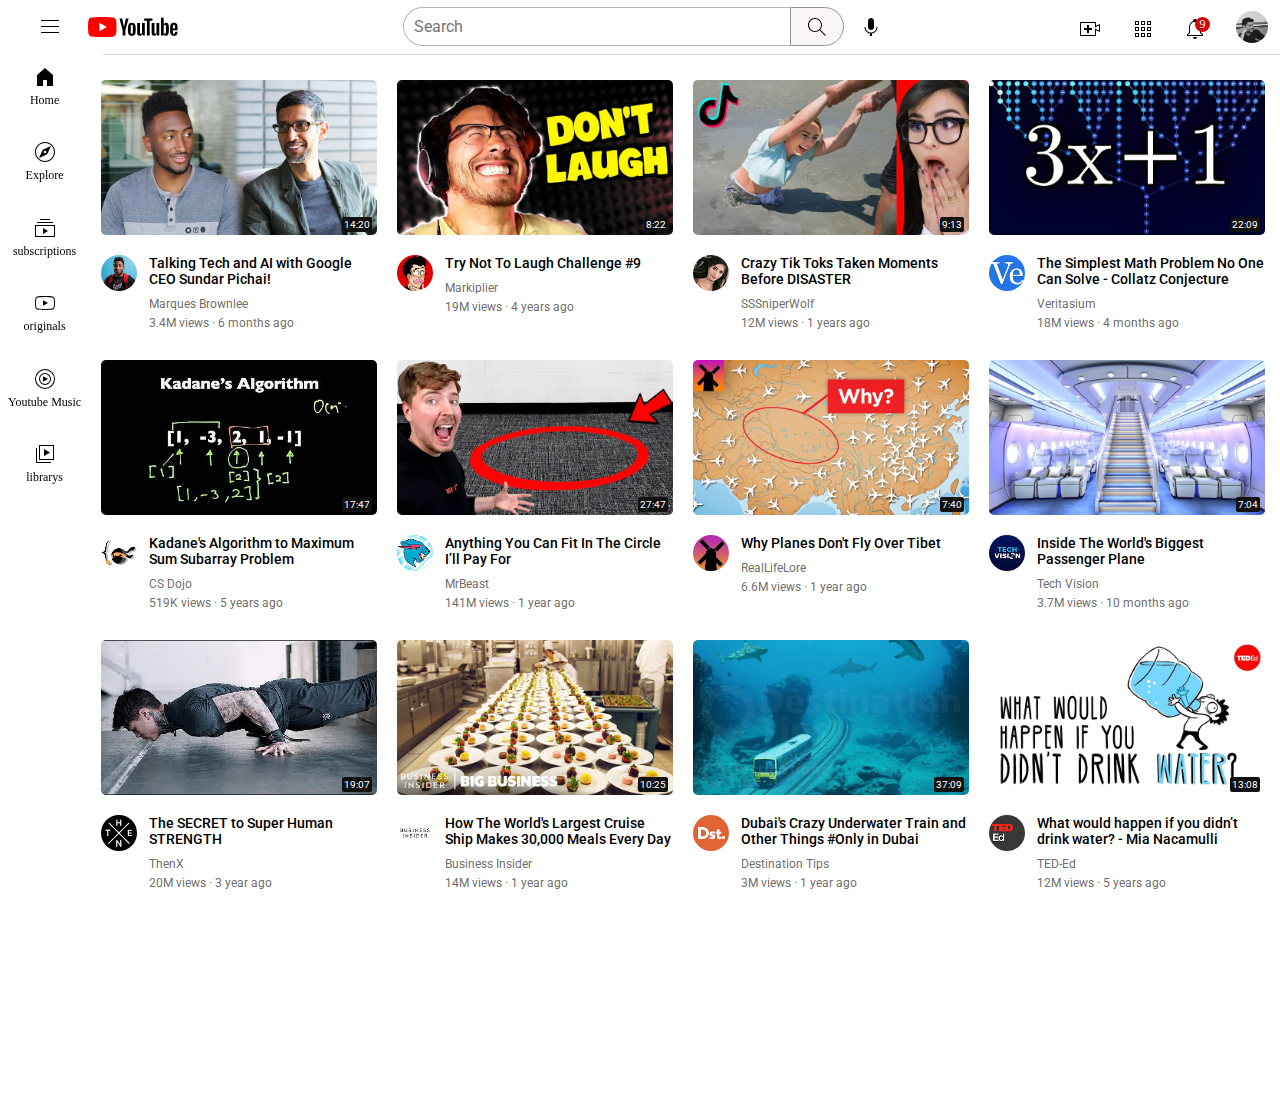
==== youtube.html @ c20e02f2 "Initial commit" ====
<!DOCTYPE html>
<html lang="en">
<head>
    <meta charset="UTF-8">
    <meta http-equiv="X-UA-Compatible" content="IE=edge">
    <meta name="viewport" content="width=device-width, initial-scale=1.0">
    <title>Youtube</title>
    <link rel="preconnect" href="https://fonts.googleapis.com">
    <link rel="preconnect" href="https://fonts.gstatic.com" crossorigin>
    <link href="https://fonts.googleapis.com/css2?family=Roboto:wght@400;500;700&display=swap" rel="stylesheet">
    <link rel="stylesheet" href="stylesheet/video_view.css">
    <link rel="stylesheet" href="stylesheet/navbar.css">
    <link rel="stylesheet" href="stylesheet/sidebar.css">
    <style>
        .main_body{
            display: grid;
            grid-template-columns: 78px 1fr;
        }
    </style>
</head>
<body>
    <div class="navbar">
        <div class="left_section">
            <img class="menu" src="icons/hamburger-menu.svg">
            <img class="ytlogo" src="icons/youtube-logo.svg" >
        </div>
        <div class="middle_section">
            <div class="search_box_div">
                <input class="search_box" type="text" placeholder="Search">
            </div>
            <div class="search_logo_div">
                <img class="search_logo" src="icons/search.svg">
            </div>
            <img class="voice_search_logo" src="icons/voice-search-icon.svg">        
        </div>
        <div class="right_section">
            <img class="upload" src="icons/upload.svg">
            <img class="yt_apps" src="icons/youtube-apps.svg">
            <img class="notifications" src="icons/notifications.svg">
            <div class="notification_counter">9</div>
            <img class="my_profile" src="icons/my_profile.jpeg">
        </div>
    </div>

    <div class="main_body">
        <div class="sidebar">

            <div class="icon_and_label">
                <img class="icon" src="icons/home.svg">
                <div class="icon_label">Home</div>
            </div>
            <div class="icon_and_label">
                <img class="icon" src="icons/explore.svg">
                <div class="icon_label">Explore</div>
            </div>
            <div class="icon_and_label">
                <img class="icon" src="icons/subscriptions.svg">
                <div class="icon_label">subscriptions</div>               
            </div>
            <div class="icon_and_label">
                <img class="icon" src="icons/originals.svg">
                <div class="icon_label">originals</div>  
            </div>
            <div class="icon_and_label">
                <img class="icon" src="icons/youtube-music.svg">
                <div class="icon_label">Youtube Music</div>
            </div>
            <div class="icon_and_label">
                <img class="icon" src="icons/library.svg">
                <div class="icon_label">librarys</div>
            </div>

        </div>

        <div class="video_view">

            <div class="container">
                <div class="thumbnail">
                    <img class="thumbnail" src="thumbnails/thumbnail-1.webp">
                    <div class="video_length">14:20</div>
                </div>
                <div class="video_detail">
                    <div class="author_img">
                        <img class="author_img" src="authors/author-1.jpeg" >
                    </div>
                    <div class="video_info">
                        <p class="video_title">Talking Tech and AI with Google CEO Sundar Pichai!</p>
                        <p class="author_name">Marques Brownlee</p>
                        <p class="video_stats">3.4M views · 6 months ago</p>
                    </div>
                </div>
            </div>
    
            <div class="container">
                <div class="thumbnail">
                    <img class="thumbnail" src="thumbnails/thumbnail-2.webp">
                    <div class="video_length">8:22</div>
                </div>
                <div class="video_detail">
                    <div class="author_img">
                        <img class="author_img" src="authors/author-2.jpeg" >
                    </div>
                    <div class="video_info">
                        <p class="video_title">Try Not To Laugh Challenge #9</p>
                        <p class="author_name">Markiplier</p>
                        <p class="video_stats">19M views · 4 years ago</p>
                    </div>
                </div>
            </div>
    
            <div class="container">
                <div class="thumbnail">
                    <img class="thumbnail" src="thumbnails/thumbnail-3.webp">
                    <div class="video_length">9:13</div>
                </div>
                <div class="video_detail">
                    <div class="author_img">
                        <img class="author_img" src="authors/author-3.jpeg" >
                    </div>
                    <div class="video_info">
                        <p class="video_title">Crazy Tik Toks Taken Moments Before DISASTER</p>
                        <p class="author_name">SSSniperWolf</p>
                        <p class="video_stats">12M views · 1 years ago</p>
                    </div>
                </div>
            </div>
    
            <div class="container">
                <div class="thumbnail">
                    <img class="thumbnail" src="thumbnails/thumbnail-4.webp">
                    <div class="video_length">22:09</div>
                </div>
                <div class="video_detail">
                    <div class="author_img">
                        <img class="author_img" src="authors/author-4.jpeg" >
                    </div>
                    <div class="video_info">
                        <p class="video_title">The Simplest Math Problem No One Can Solve - Collatz Conjecture</p>
                        <p class="author_name">Veritasium</p>
                        <p class="video_stats">18M views · 4 months ago</p>
                    </div>
                </div>
            </div>
    
            <div class="container">
                <div class="thumbnail">
                    <img class="thumbnail" src="thumbnails/thumbnail-5.webp">
                    <div class="video_length">17:47</div>
                </div>
                <div class="video_detail">
                    <div class="author_img">
                        <img class="author_img" src="authors/author-5.jpeg" >
                    </div>
                    <div class="video_info">
                        <p class="video_title">Kadane's Algorithm to Maximum Sum Subarray Problem</p>
                        <p class="author_name">CS Dojo</p>
                        <p class="video_stats">519K views · 5 years ago</p>
                    </div>
                </div>
            </div>
    
            <div class="container">
                <div class="thumbnail">
                    <img class="thumbnail" src="thumbnails/thumbnail-6.webp">
                    <div class="video_length">27:47</div>
                </div>
                <div class="video_detail">
                    <div class="author_img">
                        <img class="author_img" src="authors/author-6.jpeg" >
                    </div>
                    <div class="video_info">
                        <p class="video_title">Anything You Can Fit In The Circle I’ll Pay For</p>
                        <p class="author_name">MrBeast</p>
                        <p class="video_stats">141M views · 1 year ago</p>
                    </div>
                </div>
            </div>
    
            <div class="container">
                <div class="thumbnail">
                    <img class="thumbnail" src="thumbnails/thumbnail-7.webp">
                    <div class="video_length">7:40</div>
                </div>
                <div class="video_detail">
                    <div class="author_img">
                        <img class="author_img" src="authors/author-7.jpeg" >
                    </div>
                    <div class="video_info">
                        <p class="video_title">Why Planes Don't Fly Over Tibet</p>
                        <p class="author_name">RealLifeLore</p>
                        <p class="video_stats">6.6M views · 1 year ago</p>
                    </div>
                </div>
            </div>
    
            <div class="container">
                <div class="thumbnail">
                    <img class="thumbnail" src="thumbnails/thumbnail-8.webp">
                    <div class="video_length">7:04</div>
                </div>
                <div class="video_detail">
                    <div class="author_img">
                        <img class="author_img" src="authors/author-8.jpeg" >
                    </div>
                    <div class="video_info">
                        <p class="video_title">Inside The World's Biggest Passenger Plane</p>
                        <p class="author_name">Tech Vision</p>
                        <p class="video_stats">3.7M views · 10 months ago</p>
                    </div>
                </div>
            </div>
    
            <div class="container">
                <div class="thumbnail">
                    <img class="thumbnail" src="thumbnails/thumbnail-9.webp">
                    <div class="video_length">19:07</div>
                </div>
                <div class="video_detail">
                    <div class="author_img">
                        <img class="author_img" src="authors/author-9.jpeg" >
                    </div>
                    <div class="video_info">
                        <p class="video_title">The SECRET to Super Human STRENGTH</p>
                        <p class="author_name">ThenX</p>
                        <p class="video_stats">20M views · 3 year ago</p>
                    </div>
                </div>
            </div>
    
            <div class="container">
                <div class="thumbnail">
                    <img class="thumbnail" src="thumbnails/thumbnail-10.webp">
                    <div class="video_length">10:25</div>
                </div>
                <div class="video_detail">
                    <div class="author_img">
                        <img class="author_img" src="authors/author-10.jpeg" >
                    </div>
                    <div class="video_info">
                        <p class="video_title">How The World's Largest Cruise Ship Makes 30,000 Meals Every Day</p>
                        <p class="author_name">Business Insider</p>
                        <p class="video_stats">14M views · 1 year ago</p>
                    </div>
                </div>
            </div>
    
            <div class="container">
                <div class="thumbnail">
                    <img class="thumbnail" src="thumbnails/thumbnail-11.webp">
                    <div class="video_length">37:09</div>
                </div>
                <div class="video_detail">
                    <div class="author_img">
                        <img class="author_img" src="authors/author-11.jpeg" >
                    </div>
                    <div class="video_info">
                        <p class="video_title">Dubai's Crazy Underwater Train and Other Things #Only in Dubai</p>
                        <p class="author_name">Destination Tips</p>
                        <p class="video_stats">3M views · 1 year ago</p>
                    </div>
                </div>
            </div>
    
            <div class="container">
                <div class="thumbnail">
                    <img class="thumbnail" src="thumbnails/thumbnail-12.webp">
                    <div class="video_length">13:08</div>
                </div>
                <div class="video_detail">
                    <div class="author_img">
                        <img class="author_img" src="authors/author-12.jpeg" >
                    </div>
                    <div class="video_info">
                        <p class="video_title">What would happen if you didn’t drink water? - Mia Nacamulli</p>
                        <p class="author_name">TED-Ed</p>
                        <p class="video_stats">12M views · 5 years ago</p>
                    </div>
                </div>
            </div>
    
        </div>
    </div>
</body>
</html>
---- stylesheet/video_view.css ----
.video_view{
    display: grid;
    grid-template-columns: 1fr 1fr 1fr 1fr;
    column-gap:20px;
    row-gap: 20px;
    padding: 15px;
    margin-top: 57px;
    margin-left: 78px;
    position: absolute;
    padding-bottom: 200px;
}
.thumbnail{
    width: 100%;
    border-radius: 5px;
    position: relative;
}
.video_length{
    background-color: rgb(17, 17, 17);
    display: inline-block;
    color: white;
    font-size: 10px;
    font-family: 'Roboto', sans-serif;
    padding: 2px;
    border-radius: 2px;
    position:absolute;
    bottom: 7px;
    right: 5px;
}
.container{
    display: inline-block;
    width: 100%;
}
.video_detail{
    margin-top: 16px;
    display: grid;
    grid-template-columns: 48px 1fr;
}
.author_img{
    width: 36px;
    border-radius: 100px;
}
.video_title,.author_name,.video_stats{
  margin-top: 0px;
  margin-bottom: 10px;
}
p{
    font-family: 'Roboto', sans-serif;
}
.video_title{
    font-size: 14px;
    font-weight: 500;
}
.author_name,.video_stats{
    font-size: 12px; 
    font-weight: 400;
    color: rgba(90, 89, 89, 0.9);
}
.author_name{
    margin-bottom: 5px;
}

@media screen and (max-width: 1036px) {
    .video_view {
        grid-template-columns: 1fr 1fr 1fr;
        margin-left: 78px;
        margin-right: 15px;
    }
}

@media screen and (max-width: 768px) {
    .video_view {
        grid-template-columns: 1fr 1fr;
        margin-left: 78px;
        margin-right: 15px;
    }
    .video_title{
        font-size: 12px;       
    }
}

@media screen and (max-width: 480px) {
    .video_view {
        grid-template-columns: 1fr;
        margin-left: 78px;
        margin-right: 10px;
    }

    .container{
        max-height: 300px;
    }
    
    .video_length {
        font-size: 8px;
    }
    
    .author_img {
        width: 24px;
    }
    
    .video_title {
        font-size: 10px;
    }
    
    .author_name,
    .video_stats {
        font-size: 10px;
    }
}
---- stylesheet/navbar.css ----
.navbar{
    margin-top: -10px;
    background-color: rgb(255, 255, 255);
    display: flex;
    flex-direction: row;
    justify-content: space-between;
    height: 57px;
    align-items: center;
    position: relative;
    position: fixed;
    width: 100%;
    z-index: 1;
}
.navbar::after{
    content: '';
    position: absolute;
    bottom: 0;
    left: 95px;
    width: calc(100% - 100px);
    border-bottom: 1px solid rgb(216, 216, 216);
}
.left_section{
    width: 170px;
    display: flex;
    flex-direction: row;
    justify-content: space-between;
    align-items: center;
}
.menu{
    height: 24px;
    width: 24px;
    padding-left: 30px;
}
.ytlogo{
    width: 90px;
    height: 20px;
}
.middle_section{
    flex: 1;
    max-width: 480px;
    display: flex;
    flex-direction: row;
    align-items: center;
}
.search_box_div{
    width: 100%;
}
.search_box{
    height: 35px;
    width: 100%;
    font-size: 16px;
    font-family: 'Roboto', sans-serif;
    padding-left: 10px;
    outline: none;
    border: 1px solid rgba(150, 150, 150, 0.678);
    border-top-left-radius: 20px;
    border-bottom-left-radius: 20px;
    
}
.search_logo_div{
    border: 1px solid rgb(150, 150, 150);
    border-top-right-radius: 20px;
    border-bottom-right-radius: 20px;
    width: 64px;
    height: 30px;
    padding-top: 7px;
    display: flex;
    justify-content: center;
    background-color: rgb(250, 246, 246);
}
.search_logo{
    height: 24px;
    width: 24px;
}
.voice_search_logo{
    width: 24px;
    height: 24px;
    margin-left: 15px;
}
.right_section{
    width: 190px;
    display: flex;
    flex-direction: row;
    justify-content: space-between;
    align-items: center;
    padding-right: 20px;
}
.upload,.yt_apps,.notifications{
    width: 24px;
    height: 24px;
    padding-top: 5px;
}
.notifications{
    position: relative;
}

.notification_counter{
    position: absolute;
    background-color: rgb(211, 4, 4);
    width: 15px;
    display: flex;
    justify-content: center;
    align-items: center;
    color: white;
    font-size: 12px;
    border-radius: 100px;
    top: 19px;
    right: 78px;

}
.my_profile{
    height: 32px;
    width: 32px;
    object-fit: cover;
    border-radius: 50px;
}

@media screen and (min-width : 500px ) {

    .search_box{
        height: 25px;
    }
    .search_logo{
        height: 18px;
        width: 18px;
    }
    .search_logo_div{
        height: 22px;
        padding-top: 5px;
    }
    .left_section{
        width: 140px;
        margin-right: 30px;
    }
    .menu{
        padding-left: 20px;
    }
    .voice_search_logo{
        margin-left: 0px;
    }
    .middle_section{
        margin-right: 30px;
    }

    .right_section{
        width: 130px;
    }
    .notification_counter{
        right: 58px;
    }
    
}
@media screen and (min-width : 510px ) {

    .middle_section{
        margin-left: 40px;
        margin-right: 40px;
    }
    .left_section{
        width: 150px;
    }
    .menu{
        padding-left: 20px;
    }
    .search_box{
        height: 30px;
    }
    .search_logo{
        height: 18px;
        width: 18px;
        display: flex;
        justify-content: center;
        align-items: center;
    }
    .search_logo_div{
        height: 27px;
    }
    .voice_search_logo{
        margin-left: 0px;
    }
    .right_section{
        width: 140px;
    }
    .notification_counter{
        right: 63px;
    }

  }

@media screen and (min-width : 1000px ) {
    .navbar{
        margin-top: -10px;
        background-color: rgb(255, 255, 255);
        display: flex;
        flex-direction: row;
        justify-content: space-between;
        height: 57px;
        align-items: center;
        position: relative;
        position: fixed;
        width: 100%;
        z-index: 1;
    }
    .navbar::after{
        content: '';
        position: absolute;
        bottom: 0;
        left: 95px;
        width: calc(100% - 100px);
        border-bottom: 1px solid rgb(216, 216, 216);
    }
    .left_section{
        width: 170px;
        display: flex;
        flex-direction: row;
        justify-content: space-between;
        align-items: center;
    }
    .menu{
        height: 24px;
        width: 24px;
        padding-left: 30px;
    }
    .ytlogo{
        width: 90px;
        height: 20px;
    }
    .middle_section{
        flex: 1;
        max-width: 480px;
        display: flex;
        flex-direction: row;
        align-items: center;
    }
    .search_box_div{
        width: 100%;
    }
    .search_box{
        height: 35px;
        width: 100%;
        font-size: 16px;
        font-family: 'Roboto', sans-serif;
        padding-left: 10px;
        outline: none;
        border: 1px solid rgba(150, 150, 150, 0.678);
        border-top-left-radius: 20px;
        border-bottom-left-radius: 20px;
        
    }
    .search_logo_div{
        border: 1px solid rgb(150, 150, 150);
        border-top-right-radius: 20px;
        border-bottom-right-radius: 20px;
        width: 64px;
        height: 30px;
        padding-top: 7px;
        display: flex;
        justify-content: center;
        background-color: rgb(250, 246, 246);
    }
    .search_logo{
        height: 24px;
        width: 24px;
    }
    .voice_search_logo{
        width: 24px;
        height: 24px;
        margin-left: 15px;
    }
    .right_section{
        width: 190px;
        display: flex;
        flex-direction: row;
        justify-content: space-between;
        align-items: center;
        padding-right: 20px;
    }
    .upload,.yt_apps,.notifications{
        width: 24px;
        height: 24px;
        padding-top: 5px;
    }
    .notifications{
        position: relative;
    }
    
    .notification_counter{
        position: absolute;
        background-color: rgb(211, 4, 4);
        width: 15px;
        display: flex;
        justify-content: center;
        align-items: center;
        color: white;
        font-size: 12px;
        border-radius: 100px;
        top: 19px;
        right: 78px;
    
    }
    .my_profile{
        height: 32px;
        width: 32px;
        object-fit: cover;
        border-radius: 50px;
    } 
}
---- stylesheet/sidebar.css ----
.sidebar{
    background-color: white;
    margin-top: 57px;
    height: 430px;
    display: flex;
    flex-direction: column;
    align-items: center;
    justify-content: space-between;
    position: fixed;
    margin-top: 47px;

}
.icon_and_label{
    display: flex;
    flex-direction: column;
    align-items: center;
    
}
.icon{
    margin-top: 10px;
    height: 24px;
    width: 24px;
}
.icon_label{
    font-size: 12px;
    margin-top: 4px;
}

@media screen and (max-width: 768px) {
    .sidebar{
       height: 30px;
    }
}
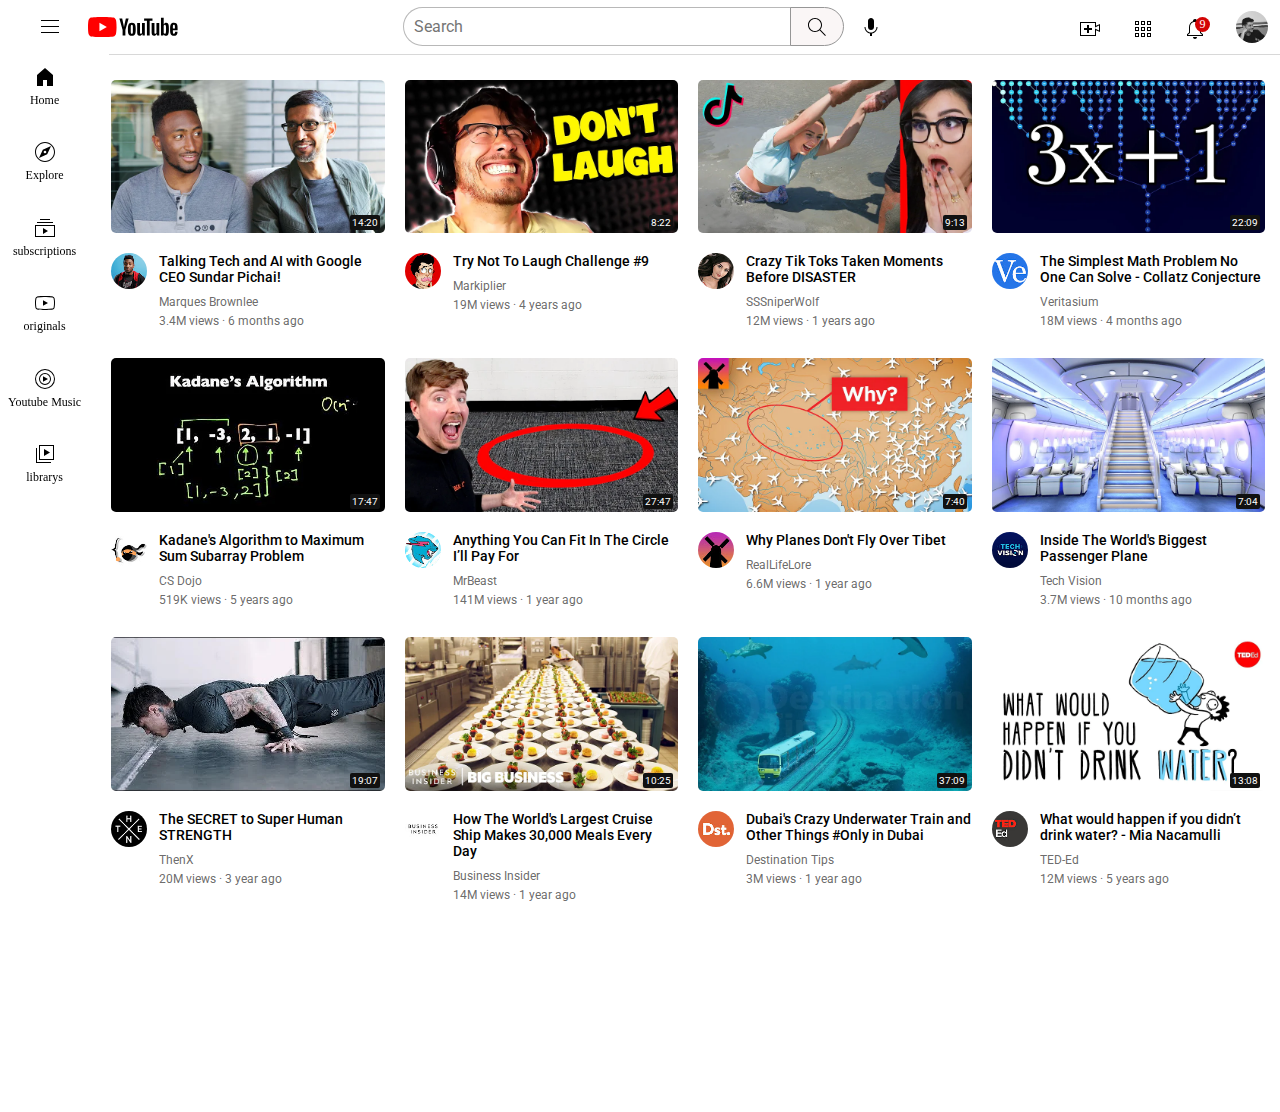
==== commit 88ea7659: "Responsiveness updated" ====
--- a/stylesheet/video_view.css
+++ b/stylesheet/video_view.css
@@ -3,7 +3,9 @@
     grid-template-columns: 1fr 1fr 1fr 1fr;
     column-gap:20px;
     row-gap: 20px;
-    padding: 15px;
+    padding-top: 15px;
+    padding-left: 25px;
+    padding-right: 15px;
     margin-top: 57px;
     margin-left: 78px;
     position: absolute;
--- a/stylesheet/navbar.css
+++ b/stylesheet/navbar.css
@@ -115,6 +115,69 @@
     border-radius: 50px;
 }
 
+@media screen and (min-width:300px) and (max-width:500px) {
+
+    .search_box{
+        height: 25px;
+        font-size: 10px;
+    }
+    .search_logo{
+        height: 18px;
+        width: 18px;
+    }
+    .search_logo_div{
+        height: 22px;
+        padding-top: 5px;
+    }
+    .left_section{
+        width: 40px;
+        margin-right: 30px;
+    }
+    .menu{
+        padding-left: 30px;
+    }
+    .ytlogo{
+        visibility: hidden;
+    }
+    .voice_search_logo{
+        margin-left: 0px;
+        height: 18px;
+        width: 18px;
+    }
+    .middle_section{
+        margin-right: 30px;
+    }
+
+    .right_section{
+        width: 130px;
+    }
+    .upload{
+        height: 18px;
+        width: 18px;
+    }
+    .yt_apps{
+        height: 18px;
+        width: 18px;
+    }
+    .notifications{
+        height: 18px;
+        width: 18px;
+    }
+    .notification_counter{
+        right: 58px;
+        font-size: 10px;
+        width: 12px;
+        top: 18px;
+        right: 55px;
+    }
+    .my_profile{
+        height: 28px;
+        width: 28px;
+
+    }
+       
+}
+
 @media screen and (min-width : 500px ) {
 
     .search_box{
@@ -205,7 +268,7 @@
         content: '';
         position: absolute;
         bottom: 0;
-        left: 95px;
+        left: 101px;
         width: calc(100% - 100px);
         border-bottom: 1px solid rgb(216, 216, 216);
     }
@@ -304,4 +367,4 @@
         object-fit: cover;
         border-radius: 50px;
     } 
-}
+}--- a/stylesheet/sidebar.css
+++ b/stylesheet/sidebar.css
@@ -1,5 +1,4 @@
 .sidebar{
-    background-color: white;
     margin-top: 57px;
     height: 430px;
     display: flex;
@@ -26,8 +25,18 @@
     margin-top: 4px;
 }
 
-@media screen and (max-width: 768px) {
+@media screen and (min-width: 300px) and (max-width:350px) {
     .sidebar{
-       height: 30px;
+       height: 350px;
+    }
+    .icon{
+        margin-top: 10px;
+        height: 18px;
+        width: 18px;
+    }
+    .icon_label{
+        font-size: 10px;
+        margin-top: 4px;
+        font-weight: 800;
     }
 }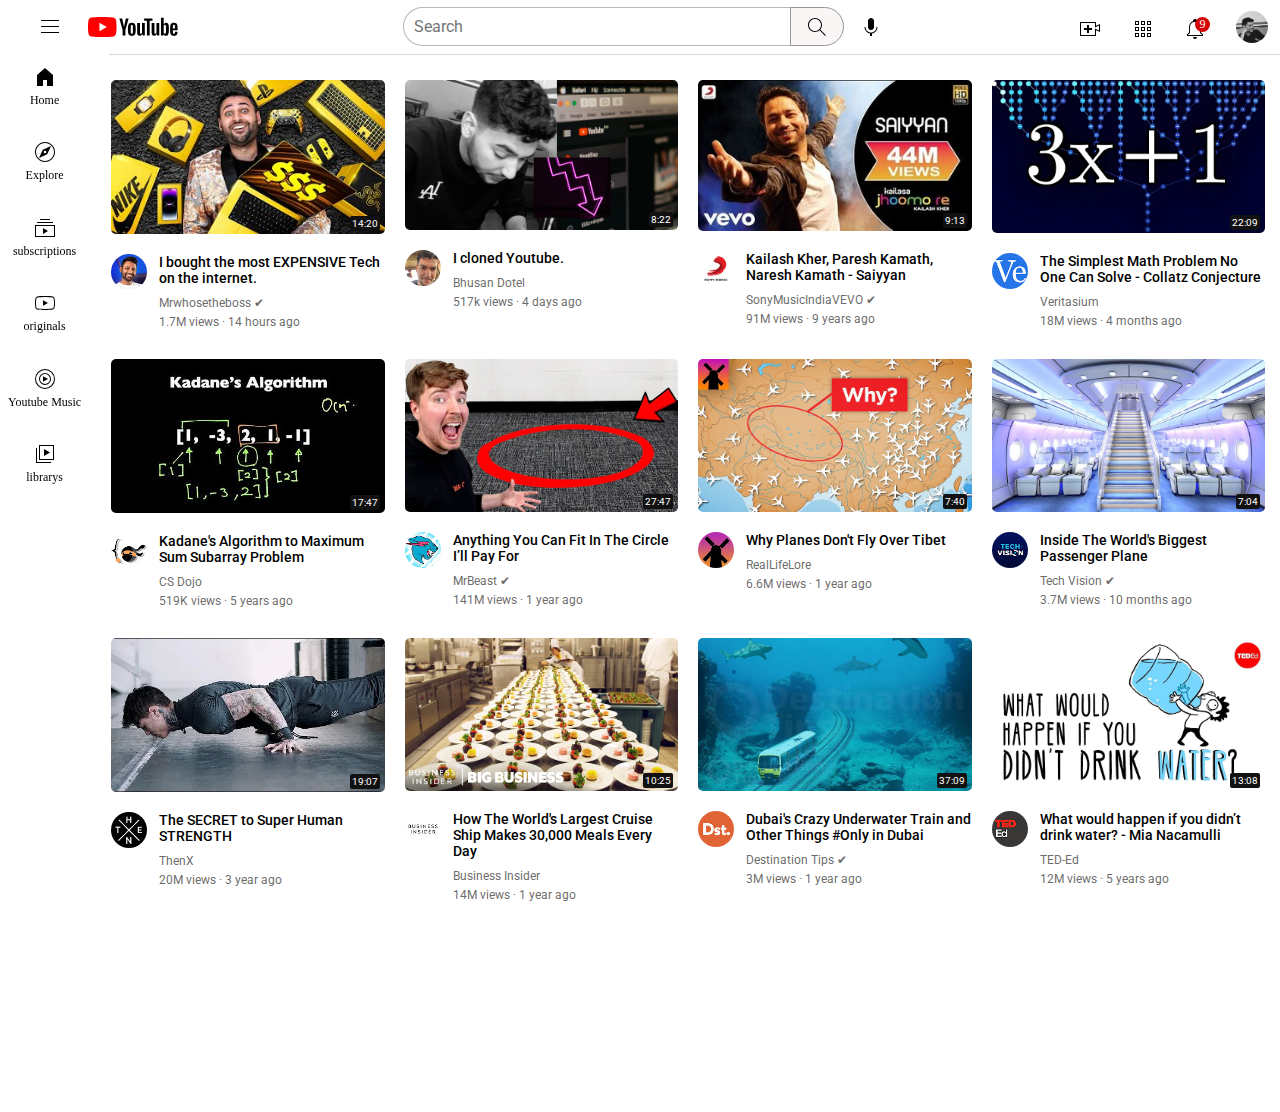
==== commit 5319f7c8: "Thumbnails changed adn verified tick added" ====
--- a/youtube.html
+++ b/youtube.html
@@ -76,24 +76,24 @@
 
             <div class="container">
                 <div class="thumbnail">
-                    <img class="thumbnail" src="thumbnails/thumbnail-1.webp">
+                    <img class="thumbnail" src="thumbnails/thumbnail-1.jpg">
                     <div class="video_length">14:20</div>
                 </div>
                 <div class="video_detail">
                     <div class="author_img">
-                        <img class="author_img" src="authors/author-1.jpeg" >
-                    </div>
-                    <div class="video_info">
-                        <p class="video_title">Talking Tech and AI with Google CEO Sundar Pichai!</p>
-                        <p class="author_name">Marques Brownlee</p>
-                        <p class="video_stats">3.4M views · 6 months ago</p>
-                    </div>
-                </div>
-            </div>
-    
-            <div class="container">
-                <div class="thumbnail">
-                    <img class="thumbnail" src="thumbnails/thumbnail-2.webp">
+                        <img class="author_img" src="authors/author-1.jpg" >
+                    </div>
+                    <div class="video_info">
+                        <p class="video_title">I bought the most EXPENSIVE Tech on the internet.</p>
+                        <p class="author_name">Mrwhosetheboss ✔</p>
+                        <p class="video_stats">1.7M views · 14 hours ago</p>
+                    </div>
+                </div>
+            </div>
+    
+            <div class="container">
+                <div class="thumbnail">
+                    <img class="thumbnail" src="thumbnails/thumbnail-2.png">
                     <div class="video_length">8:22</div>
                 </div>
                 <div class="video_detail">
@@ -101,26 +101,26 @@
                         <img class="author_img" src="authors/author-2.jpeg" >
                     </div>
                     <div class="video_info">
-                        <p class="video_title">Try Not To Laugh Challenge #9</p>
-                        <p class="author_name">Markiplier</p>
-                        <p class="video_stats">19M views · 4 years ago</p>
-                    </div>
-                </div>
-            </div>
-    
-            <div class="container">
-                <div class="thumbnail">
-                    <img class="thumbnail" src="thumbnails/thumbnail-3.webp">
+                        <p class="video_title">I cloned Youtube.</p>
+                        <p class="author_name">Bhusan Dotel</p>
+                        <p class="video_stats">517k views · 4 days ago</p>
+                    </div>
+                </div>
+            </div>
+    
+            <div class="container">
+                <div class="thumbnail">
+                    <img class="thumbnail" src="thumbnails/thumbnail-3.jpg">
                     <div class="video_length">9:13</div>
                 </div>
                 <div class="video_detail">
                     <div class="author_img">
-                        <img class="author_img" src="authors/author-3.jpeg" >
-                    </div>
-                    <div class="video_info">
-                        <p class="video_title">Crazy Tik Toks Taken Moments Before DISASTER</p>
-                        <p class="author_name">SSSniperWolf</p>
-                        <p class="video_stats">12M views · 1 years ago</p>
+                        <img class="author_img" src="authors/author-3.jpg" >
+                    </div>
+                    <div class="video_info">
+                        <p class="video_title">Kailash Kher, Paresh Kamath, Naresh Kamath - Saiyyan</p>
+                        <p class="author_name">SonyMusicIndiaVEVO ✔</p>
+                        <p class="video_stats">91M views · 9 years ago</p>
                     </div>
                 </div>
             </div>
@@ -170,7 +170,7 @@
                     </div>
                     <div class="video_info">
                         <p class="video_title">Anything You Can Fit In The Circle I’ll Pay For</p>
-                        <p class="author_name">MrBeast</p>
+                        <p class="author_name">MrBeast ✔</p>
                         <p class="video_stats">141M views · 1 year ago</p>
                     </div>
                 </div>
@@ -204,7 +204,7 @@
                     </div>
                     <div class="video_info">
                         <p class="video_title">Inside The World's Biggest Passenger Plane</p>
-                        <p class="author_name">Tech Vision</p>
+                        <p class="author_name">Tech Vision ✔</p>
                         <p class="video_stats">3.7M views · 10 months ago</p>
                     </div>
                 </div>
@@ -255,7 +255,7 @@
                     </div>
                     <div class="video_info">
                         <p class="video_title">Dubai's Crazy Underwater Train and Other Things #Only in Dubai</p>
-                        <p class="author_name">Destination Tips</p>
+                        <p class="author_name">Destination Tips ✔</p>
                         <p class="video_stats">3M views · 1 year ago</p>
                     </div>
                 </div>
--- a/stylesheet/navbar.css
+++ b/stylesheet/navbar.css
@@ -115,8 +115,10 @@
     border-radius: 50px;
 }
 
-@media screen and (min-width:300px) and (max-width:500px) {
-
+@media screen and (min-width:0px) and (max-width:344px) {
+    .notification_counter{
+        visibility: hidden;
+    }
     .search_box{
         height: 25px;
         font-size: 10px;
@@ -162,13 +164,142 @@
     .notifications{
         height: 18px;
         width: 18px;
+        position: relative;
+    }
+    .notification_counter{
+        right: 35px;
+        font-size: 10px;
+        width: 12px;
+        top: 18px;
+        position: absolute;
+    }
+    .my_profile{
+        height: 28px;
+        width: 28px;
+
+    }
+}
+
+
+@media screen and (min-width:288px) and (max-width:345px) {
+
+    .search_box{
+        height: 25px;
+        font-size: 10px;
+    }
+    .search_logo{
+        height: 18px;
+        width: 18px;
+    }
+    .search_logo_div{
+        height: 22px;
+        padding-top: 5px;
+    }
+    .left_section{
+        width: 40px;
+        margin-right: 30px;
+    }
+    .menu{
+        padding-left: 30px;
+    }
+    .ytlogo{
+        visibility: hidden;
+    }
+    .voice_search_logo{
+        margin-left: 0px;
+        height: 18px;
+        width: 18px;
+    }
+    .middle_section{
+        margin-right: 30px;
+    }
+
+    .right_section{
+        width: 130px;
+    }
+    .upload{
+        height: 18px;
+        width: 18px;
+    }
+    .yt_apps{
+        height: 18px;
+        width: 18px;
+    }
+    .notifications{
+        height: 18px;
+        width: 18px;
+        position: relative;
+    }
+    .notification_counter{
+        right: 60px;
+        font-size: 10px;
+        width: 12px;
+        top: 18px;
+        position: absolute;
+    }
+    .my_profile{
+        height: 28px;
+        width: 28px;
+
+    }
+       
+}
+
+@media screen and (min-width:345px) and (max-width:500px) {
+
+    .search_box{
+        height: 25px;
+        font-size: 10px;
+    }
+    .search_logo{
+        height: 18px;
+        width: 18px;
+    }
+    .search_logo_div{
+        height: 22px;
+        padding-top: 5px;
+    }
+    .left_section{
+        width: 40px;
+        margin-right: 30px;
+    }
+    .menu{
+        padding-left: 30px;
+    }
+    .ytlogo{
+        visibility: hidden;
+    }
+    .voice_search_logo{
+        margin-left: 0px;
+        height: 18px;
+        width: 18px;
+    }
+    .middle_section{
+        margin-right: 30px;
+    }
+
+    .right_section{
+        width: 130px;
+    }
+    .upload{
+        height: 18px;
+        width: 18px;
+    }
+    .yt_apps{
+        height: 18px;
+        width: 18px;
+    }
+    .notifications{
+        height: 18px;
+        width: 18px;
+        position: relative;
     }
     .notification_counter{
         right: 58px;
         font-size: 10px;
         width: 12px;
         top: 18px;
-        right: 55px;
+        position: absolute;
     }
     .my_profile{
         height: 28px;
